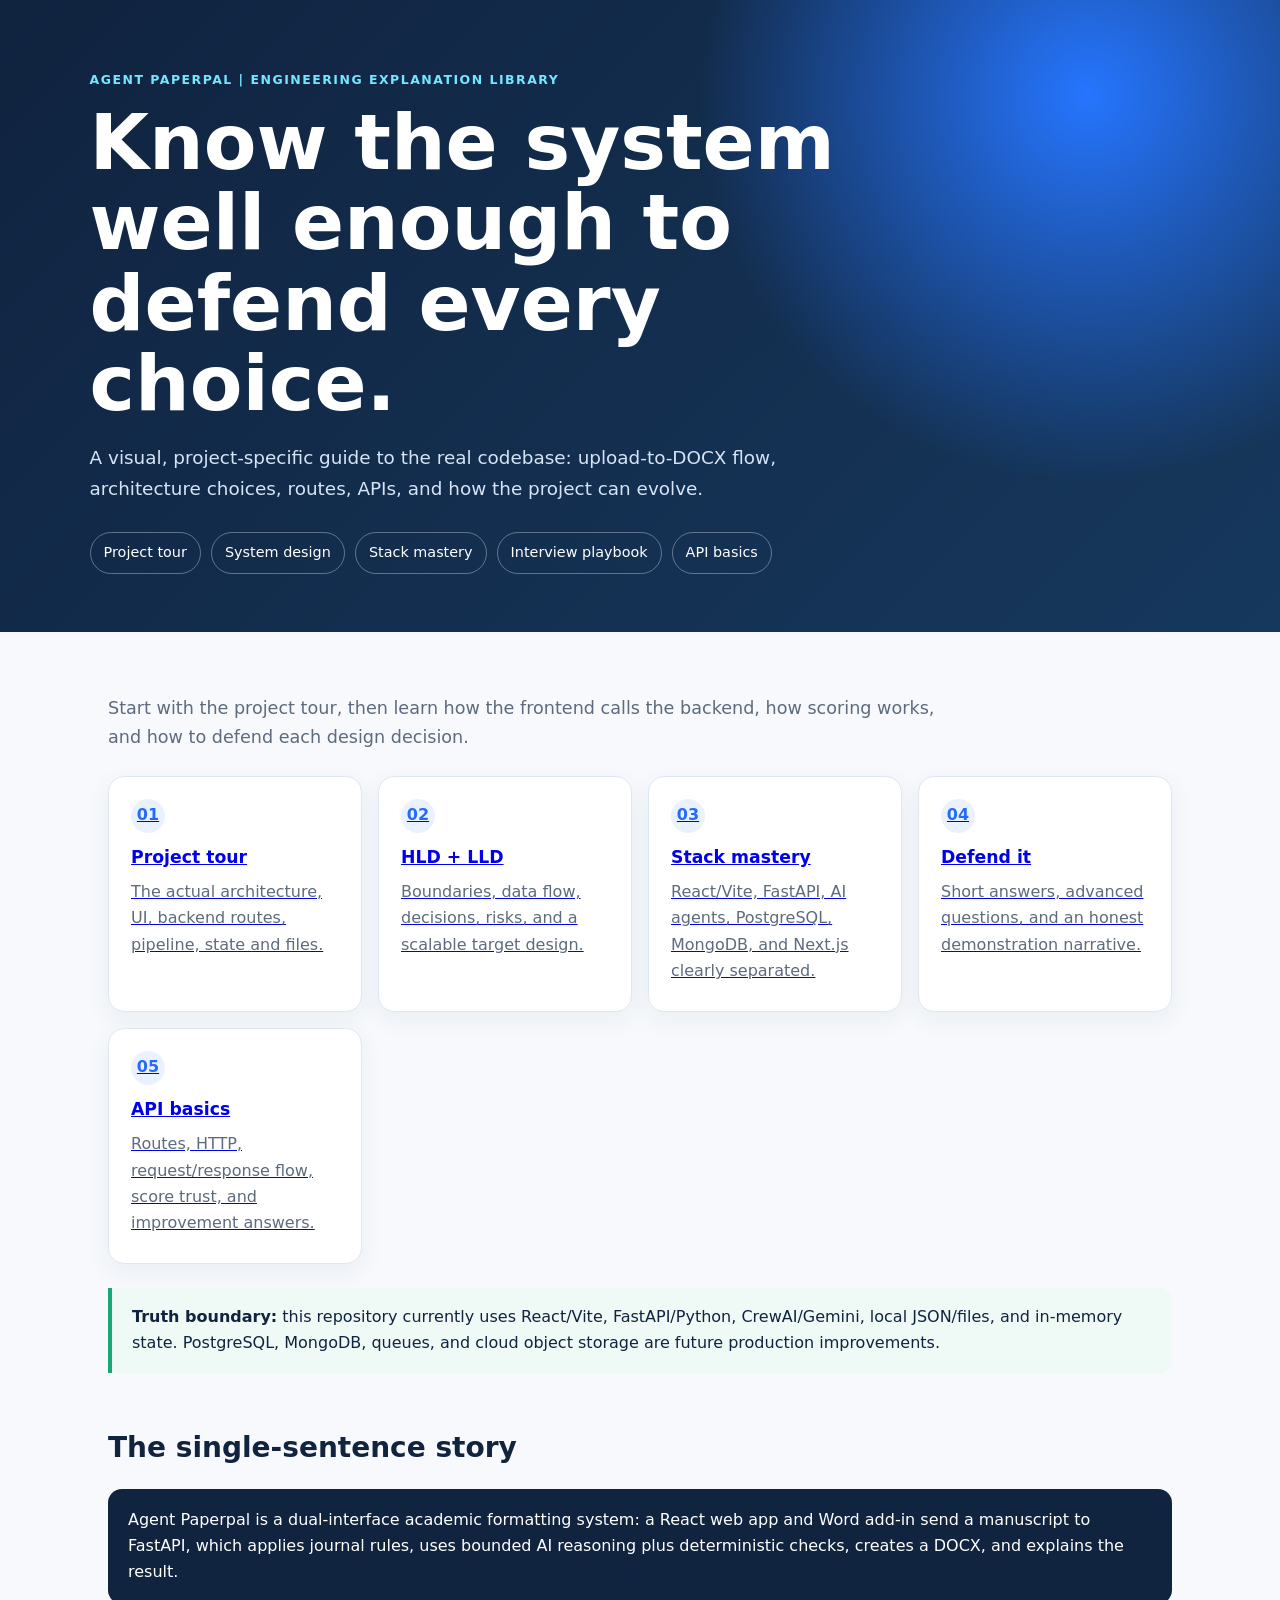
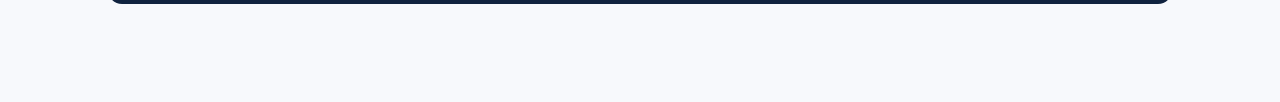
==== explanation/index.html @ e8c11417 "feat: add verified journal discovery workflow" ====
<!doctype html><html><head><meta charset="utf-8"><meta name="viewport" content="width=device-width,initial-scale=1"><title>Agent Paperpal | Mastery Map</title><link rel="stylesheet" href="styles.css"></head><body><header class="hero"><div class="eyebrow">Agent Paperpal | engineering explanation library</div><h1>Know the system well enough to defend every choice.</h1><p>A visual, project-specific guide to the real codebase: upload-to-DOCX flow, architecture choices, routes, APIs, and how the project can evolve.</p><nav class="nav"><a href="01-project-tour.html">Project tour</a><a href="02-system-design.html">System design</a><a href="03-stack-mastery.html">Stack mastery</a><a href="04-interview-playbook.html">Interview playbook</a><a href="05-api-routes-and-improvements.html">API basics</a></nav></header><main class="wrap"><p class="lead">Start with the project tour, then learn how the frontend calls the backend, how scoring works, and how to defend each design decision.</p><section class="grid"><a class="card" href="01-project-tour.html"><div class="num">01</div><h3>Project tour</h3><p>The actual architecture, UI, backend routes, pipeline, state and files.</p></a><a class="card" href="02-system-design.html"><div class="num">02</div><h3>HLD + LLD</h3><p>Boundaries, data flow, decisions, risks, and a scalable target design.</p></a><a class="card" href="03-stack-mastery.html"><div class="num">03</div><h3>Stack mastery</h3><p>React/Vite, FastAPI, AI agents, PostgreSQL, MongoDB, and Next.js clearly separated.</p></a><a class="card" href="04-interview-playbook.html"><div class="num">04</div><h3>Defend it</h3><p>Short answers, advanced questions, and an honest demonstration narrative.</p></a><a class="card" href="05-api-routes-and-improvements.html"><div class="num">05</div><h3>API basics</h3><p>Routes, HTTP, request/response flow, score trust, and improvement answers.</p></a></section><div class="callout good"><strong>Truth boundary:</strong> this repository currently uses React/Vite, FastAPI/Python, CrewAI/Gemini, local JSON/files, and in-memory state. PostgreSQL, MongoDB, queues, and cloud object storage are future production improvements.</div><h2>The single-sentence story</h2><div class="q">Agent Paperpal is a dual-interface academic formatting system: a React web app and Word add-in send a manuscript to FastAPI, which applies journal rules, uses bounded AI reasoning plus deterministic checks, creates a DOCX, and explains the result.</div></main></body></html>
---- explanation/styles.css ----
:root{--ink:#10233f;--muted:#5d6b7e;--paper:#f7f9fc;--line:#dfe7f1;--blue:#246bfd;--cyan:#15b9d6;--orange:#f67a45;--green:#18a878;--nav:#10233f}*{box-sizing:border-box}html{scroll-behavior:smooth}body{margin:0;background:var(--paper);color:var(--ink);font:16px/1.65 Inter,ui-sans-serif,system-ui,-apple-system,"Segoe UI",sans-serif}.hero{color:#fff;background:radial-gradient(circle at 85% 15%,#2675ff 0,transparent 32%),linear-gradient(135deg,#10233f,#16385d);padding:70px max(7vw,28px) 58px}.eyebrow{font-size:.78rem;font-weight:800;letter-spacing:.12em;text-transform:uppercase;color:#75e6ff}.hero h1{max-width:900px;margin:12px 0;font-size:clamp(2.25rem,6vw,4.8rem);line-height:1.05}.hero p{max-width:760px;font-size:1.15rem;color:#d6e4f6}.nav{display:flex;gap:10px;flex-wrap:wrap;margin-top:28px}.nav a{color:#fff;text-decoration:none;padding:8px 13px;border:1px solid #ffffff55;border-radius:99px;font-size:.9rem}.nav a:hover{background:#ffffff1c}.wrap{max-width:1120px;margin:auto;padding:44px 28px 80px}h2{font-size:1.75rem;margin:52px 0 10px}h3{margin:0 0 8px;font-size:1.08rem}.lead{font-size:1.1rem;color:var(--muted);max-width:850px}.grid{display:grid;grid-template-columns:repeat(auto-fit,minmax(230px,1fr));gap:16px;margin:24px 0}.card{background:#fff;border:1px solid var(--line);border-radius:16px;padding:22px;box-shadow:0 8px 24px #183b6610}.card p{margin:.25rem 0;color:var(--muted)}.num{width:34px;height:34px;display:grid;place-items:center;border-radius:50%;background:#eaf1ff;color:var(--blue);font-weight:800;margin-bottom:10px}.flow{display:flex;align-items:stretch;gap:8px;flex-wrap:wrap;margin:25px 0}.node{flex:1;min-width:145px;background:#fff;border:1px solid var(--line);border-radius:13px;padding:14px;text-align:center;font-weight:750}.node small{display:block;color:var(--muted);font-weight:400}.arrow{align-self:center;color:var(--orange);font-size:1.55rem;font-weight:900}table{width:100%;border-collapse:collapse;background:#fff;border:1px solid var(--line);border-radius:15px;overflow:hidden;margin:20px 0}th,td{text-align:left;padding:12px 14px;border-bottom:1px solid var(--line);vertical-align:top}th{background:#eef4ff;font-size:.86rem}tr:last-child td{border:0}code{font:13px ui-monospace,SFMono-Regular,Consolas,monospace;background:#eaf1f8;padding:2px 5px;border-radius:4px;color:#b74117}.callout{border-left:4px solid var(--orange);background:#fff7f1;padding:16px 20px;border-radius:0 12px 12px 0;margin:24px 0}.good{border-left-color:var(--green);background:#effaf6}.q{background:#10233f;color:#fff;padding:18px 20px;border-radius:14px;margin:18px 0}.q p{margin:8px 0 0;color:#d4e0ec}.tag{display:inline-block;background:#e9f9fd;color:#087c98;border-radius:99px;padding:3px 9px;font-size:.78rem;font-weight:750;margin:3px}.footer{color:var(--muted);font-size:.9rem;padding:30px 0;border-top:1px solid var(--line);margin-top:55px}@media(max-width:620px){.hero{padding:48px 24px}.wrap{padding:28px 18px}.arrow{transform:rotate(90deg);width:100%;text-align:center}th,td{padding:9px;font-size:.9rem}}
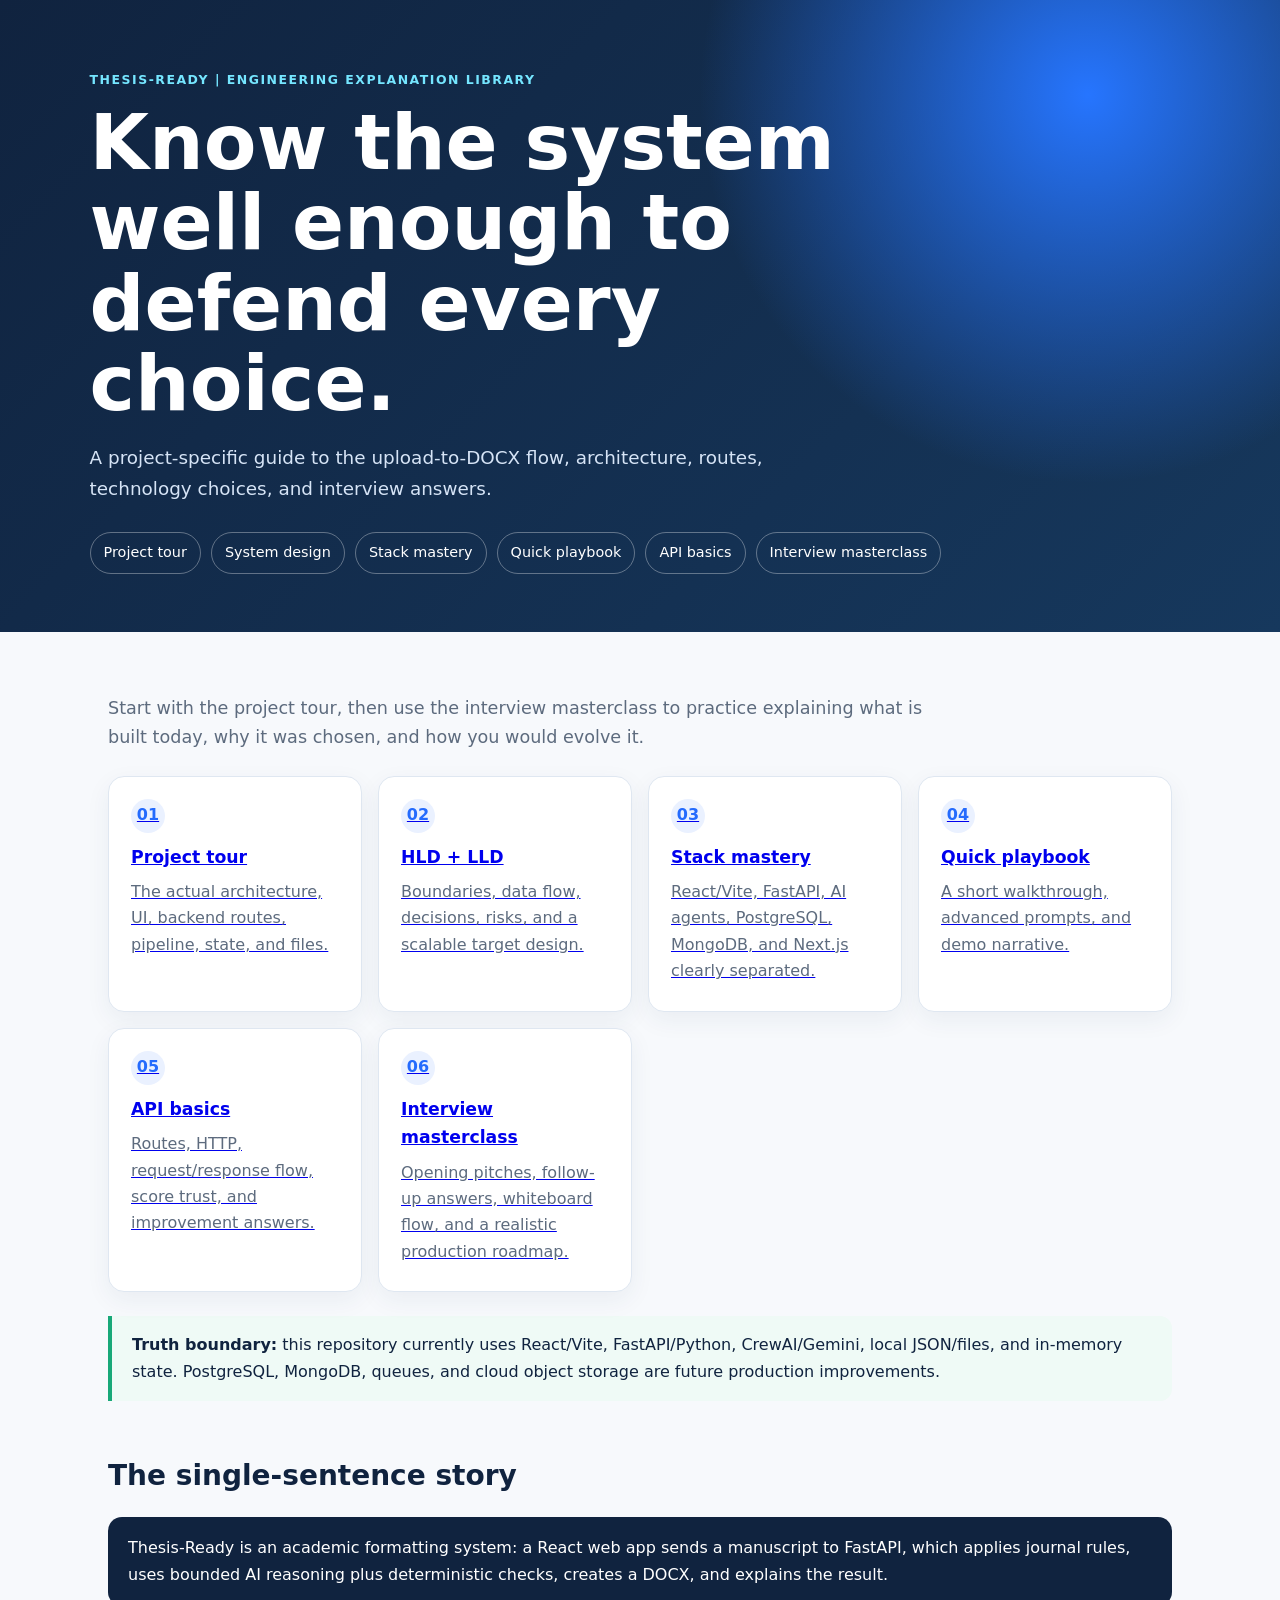
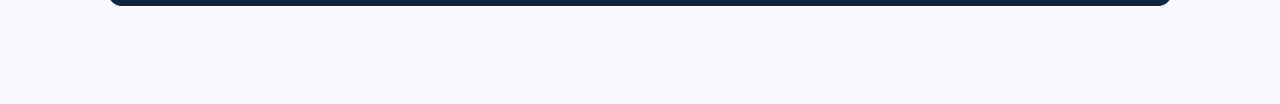
==== commit a1c6e323: "docs: add project interview masterclass" ====
--- a/explanation/index.html
+++ b/explanation/index.html
@@ -1 +1,4 @@
-<!doctype html><html><head><meta charset="utf-8"><meta name="viewport" content="width=device-width,initial-scale=1"><title>Agent Paperpal | Mastery Map</title><link rel="stylesheet" href="styles.css"></head><body><header class="hero"><div class="eyebrow">Agent Paperpal | engineering explanation library</div><h1>Know the system well enough to defend every choice.</h1><p>A visual, project-specific guide to the real codebase: upload-to-DOCX flow, architecture choices, routes, APIs, and how the project can evolve.</p><nav class="nav"><a href="01-project-tour.html">Project tour</a><a href="02-system-design.html">System design</a><a href="03-stack-mastery.html">Stack mastery</a><a href="04-interview-playbook.html">Interview playbook</a><a href="05-api-routes-and-improvements.html">API basics</a></nav></header><main class="wrap"><p class="lead">Start with the project tour, then learn how the frontend calls the backend, how scoring works, and how to defend each design decision.</p><section class="grid"><a class="card" href="01-project-tour.html"><div class="num">01</div><h3>Project tour</h3><p>The actual architecture, UI, backend routes, pipeline, state and files.</p></a><a class="card" href="02-system-design.html"><div class="num">02</div><h3>HLD + LLD</h3><p>Boundaries, data flow, decisions, risks, and a scalable target design.</p></a><a class="card" href="03-stack-mastery.html"><div class="num">03</div><h3>Stack mastery</h3><p>React/Vite, FastAPI, AI agents, PostgreSQL, MongoDB, and Next.js clearly separated.</p></a><a class="card" href="04-interview-playbook.html"><div class="num">04</div><h3>Defend it</h3><p>Short answers, advanced questions, and an honest demonstration narrative.</p></a><a class="card" href="05-api-routes-and-improvements.html"><div class="num">05</div><h3>API basics</h3><p>Routes, HTTP, request/response flow, score trust, and improvement answers.</p></a></section><div class="callout good"><strong>Truth boundary:</strong> this repository currently uses React/Vite, FastAPI/Python, CrewAI/Gemini, local JSON/files, and in-memory state. PostgreSQL, MongoDB, queues, and cloud object storage are future production improvements.</div><h2>The single-sentence story</h2><div class="q">Agent Paperpal is a dual-interface academic formatting system: a React web app and Word add-in send a manuscript to FastAPI, which applies journal rules, uses bounded AI reasoning plus deterministic checks, creates a DOCX, and explains the result.</div></main></body></html>
+<!doctype html>
+<html lang="en"><head><meta charset="utf-8"><meta name="viewport" content="width=device-width,initial-scale=1"><title>Thesis-Ready | Mastery Map</title><link rel="stylesheet" href="styles.css"></head><body>
+<header class="hero"><div class="eyebrow">Thesis-Ready | engineering explanation library</div><h1>Know the system well enough to defend every choice.</h1><p>A project-specific guide to the upload-to-DOCX flow, architecture, routes, technology choices, and interview answers.</p><nav class="nav"><a href="01-project-tour.html">Project tour</a><a href="02-system-design.html">System design</a><a href="03-stack-mastery.html">Stack mastery</a><a href="04-interview-playbook.html">Quick playbook</a><a href="05-api-routes-and-improvements.html">API basics</a><a href="06-interview-masterclass.html">Interview masterclass</a></nav></header>
+<main class="wrap"><p class="lead">Start with the project tour, then use the interview masterclass to practice explaining what is built today, why it was chosen, and how you would evolve it.</p><section class="grid"><a class="card" href="01-project-tour.html"><div class="num">01</div><h3>Project tour</h3><p>The actual architecture, UI, backend routes, pipeline, state, and files.</p></a><a class="card" href="02-system-design.html"><div class="num">02</div><h3>HLD + LLD</h3><p>Boundaries, data flow, decisions, risks, and a scalable target design.</p></a><a class="card" href="03-stack-mastery.html"><div class="num">03</div><h3>Stack mastery</h3><p>React/Vite, FastAPI, AI agents, PostgreSQL, MongoDB, and Next.js clearly separated.</p></a><a class="card" href="04-interview-playbook.html"><div class="num">04</div><h3>Quick playbook</h3><p>A short walkthrough, advanced prompts, and demo narrative.</p></a><a class="card" href="05-api-routes-and-improvements.html"><div class="num">05</div><h3>API basics</h3><p>Routes, HTTP, request/response flow, score trust, and improvement answers.</p></a><a class="card" href="06-interview-masterclass.html"><div class="num">06</div><h3>Interview masterclass</h3><p>Opening pitches, follow-up answers, whiteboard flow, and a realistic production roadmap.</p></a></section><div class="callout good"><strong>Truth boundary:</strong> this repository currently uses React/Vite, FastAPI/Python, CrewAI/Gemini, local JSON/files, and in-memory state. PostgreSQL, MongoDB, queues, and cloud object storage are future production improvements.</div><h2>The single-sentence story</h2><div class="q">Thesis-Ready is an academic formatting system: a React web app sends a manuscript to FastAPI, which applies journal rules, uses bounded AI reasoning plus deterministic checks, creates a DOCX, and explains the result.</div></main></body></html>
